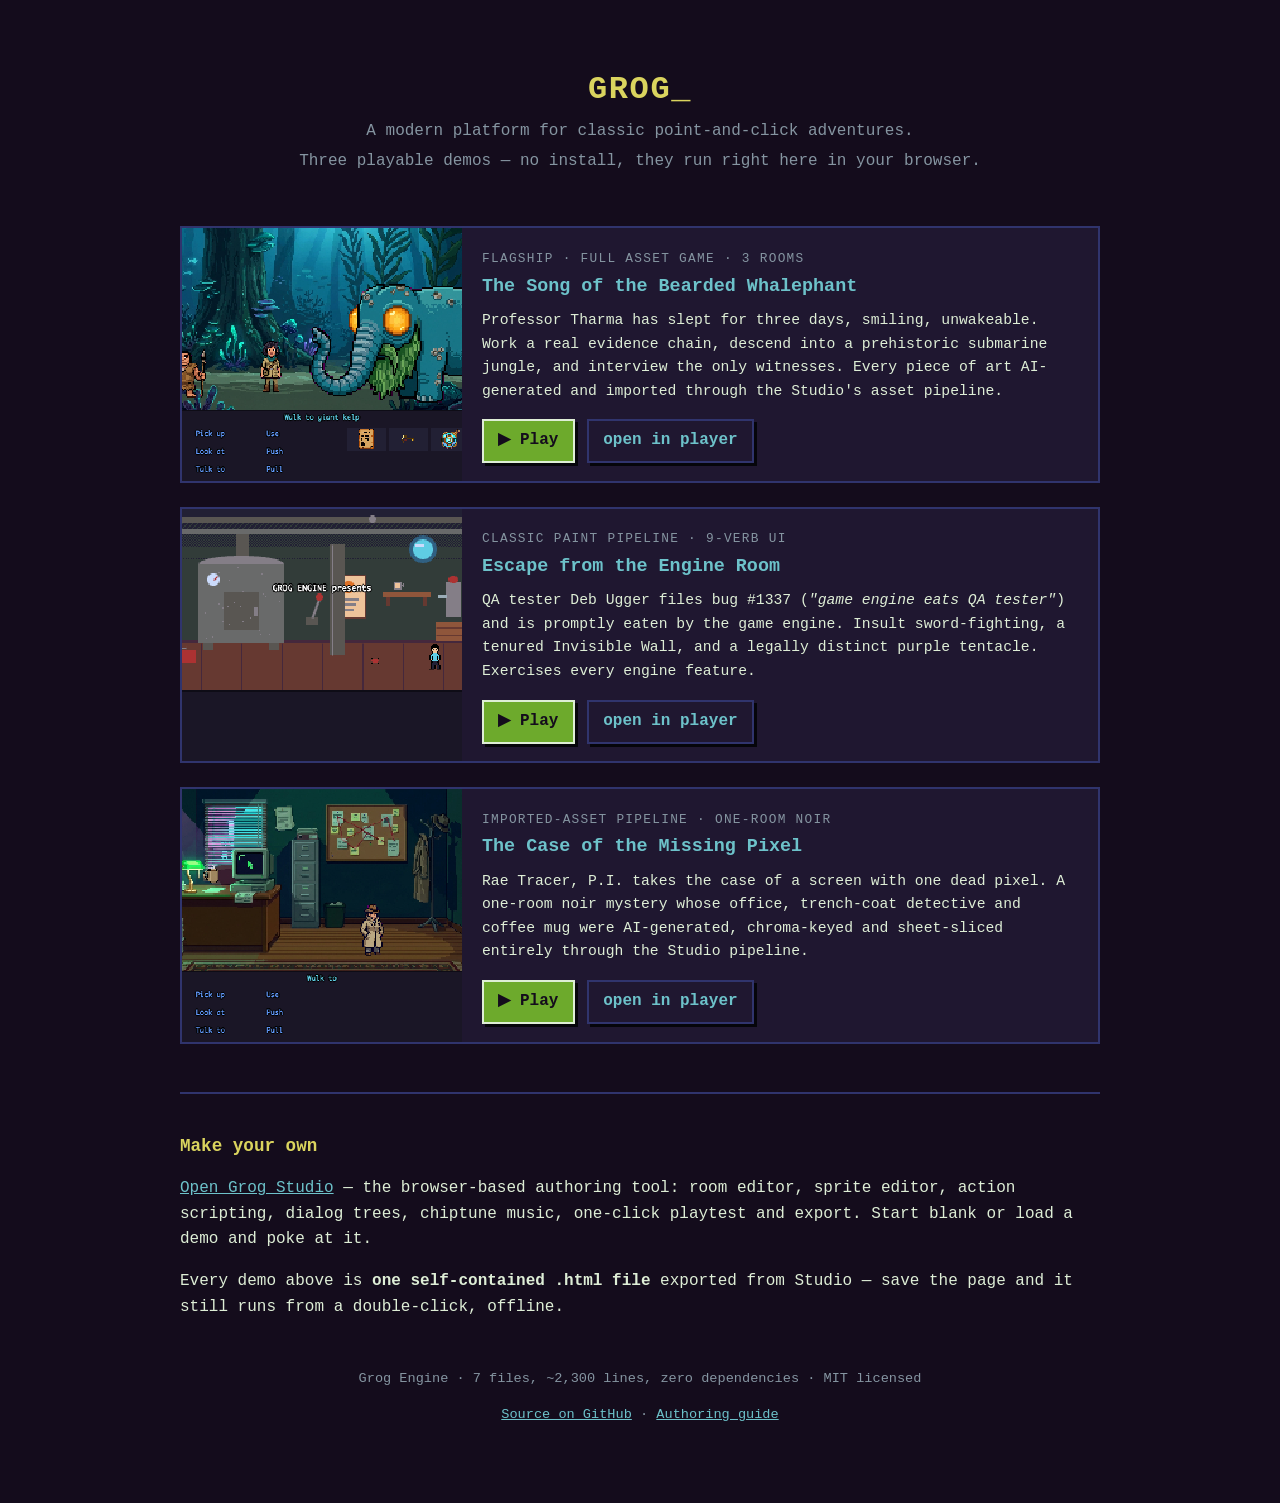
==== index.html @ 9d55347c "Demo home page + Netlify config: root index.html gallery, publish repo root as-is Co-Authored-By: Cl" ====
<!DOCTYPE html>
<html lang="en">
<head>
<meta charset="utf-8">
<meta name="viewport" content="width=device-width, initial-scale=1">
<title>Grog — playable demos</title>
<meta name="description" content="Playable demo games for Grog, a modern platform for classic SCUMM-style point-and-click adventures. No install — they run in your browser.">
<style>
  :root {
    --bg: #140c1c;
    --panel: #1f1730;
    --border: #30346d;
    --text: #deeed6;
    --dim: #8595a1;
    --cyan: #6dc2ca;
    --yellow: #dad45e;
    --green: #6daa2c;
  }
  * { box-sizing: border-box; }
  body {
    margin: 0;
    background: var(--bg);
    color: var(--text);
    font: 16px/1.6 ui-monospace, "SF Mono", Menlo, Consolas, monospace;
  }
  .wrap { max-width: 960px; margin: 0 auto; padding: 2rem 1.25rem 4rem; }
  header { text-align: center; padding: 2rem 0 1rem; }
  h1 { color: var(--yellow); font-size: 2rem; margin: 0 0 .25rem; letter-spacing: .05em; }
  h1 .blink { animation: blink 1.2s steps(1) infinite; }
  @keyframes blink { 50% { opacity: 0; } }
  header p { color: var(--dim); margin: .25rem 0; }
  header a { color: var(--cyan); }
  .cards { display: grid; gap: 1.5rem; margin-top: 2rem; }
  .card {
    background: var(--panel);
    border: 2px solid var(--border);
    display: grid;
    grid-template-columns: 280px 1fr;
  }
  .card img { width: 100%; height: 100%; object-fit: cover; image-rendering: pixelated; display: block; }
  .card .body { padding: 1.1rem 1.25rem; }
  .card h2 { margin: 0 0 .35rem; font-size: 1.15rem; color: var(--cyan); }
  .card .tag { color: var(--dim); font-size: .8rem; text-transform: uppercase; letter-spacing: .1em; }
  .card p { margin: .5rem 0 1rem; font-size: .92rem; }
  .btn {
    display: inline-block;
    background: var(--green);
    color: #140c1c;
    text-decoration: none;
    font-weight: bold;
    padding: .45rem .9rem;
    border: 2px solid #deeed6;
    box-shadow: 3px 3px 0 #05050a;
  }
  .btn:hover { background: var(--yellow); }
  .btn.alt { background: transparent; color: var(--cyan); border-color: var(--border); }
  .btn.alt:hover { color: var(--yellow); }
  .actions { display: flex; gap: .75rem; flex-wrap: wrap; }
  section.more { margin-top: 3rem; border-top: 2px solid var(--border); padding-top: 1.5rem; }
  section.more h2 { color: var(--yellow); font-size: 1.1rem; }
  section.more a { color: var(--cyan); }
  footer { margin-top: 3rem; color: var(--dim); font-size: .85rem; text-align: center; }
  footer a { color: var(--cyan); }
  @media (max-width: 700px) {
    .card { grid-template-columns: 1fr; }
    .card img { max-height: 200px; }
  }
</style>
</head>
<body>
<div class="wrap">

<header>
  <h1>GROG<span class="blink">_</span></h1>
  <p>A modern platform for classic point-and-click adventures.</p>
  <p>Three playable demos — no install, they run right here in your browser.</p>
</header>

<div class="cards">

  <div class="card">
    <img src="docs/screenshots/whale-abyss.png" alt="The Song of the Bearded Whalephant — interviewing a witness the size of a chapel">
    <div class="body">
      <span class="tag">Flagship · full asset game · 3 rooms</span>
      <h2>The Song of the Bearded Whalephant</h2>
      <p>Professor Tharma has slept for three days, smiling, unwakeable. Work a
      real evidence chain, descend into a prehistoric submarine jungle, and
      interview the only witnesses. Every piece of art AI-generated and imported
      through the Studio's asset pipeline.</p>
      <div class="actions">
        <a class="btn" href="exports/song-of-the-bearded-whalephant.html">&#9654; Play</a>
        <a class="btn alt" href="play.html?project=demo/whalephant.grog.json">open in player</a>
      </div>
    </div>
  </div>

  <div class="card">
    <img src="docs/screenshots/engine-room.png" alt="Escape from the Engine Room — the boiler room, 9-verb classic UI">
    <div class="body">
      <span class="tag">Classic paint pipeline · 9-verb UI</span>
      <h2>Escape from the Engine Room</h2>
      <p>QA tester Deb Ugger files bug #1337 (<em>"game engine eats QA
      tester"</em>) and is promptly eaten by the game engine. Insult
      sword-fighting, a tenured Invisible Wall, and a legally distinct purple
      tentacle. Exercises every engine feature.</p>
      <div class="actions">
        <a class="btn" href="exports/escape-from-the-engine-room.html">&#9654; Play</a>
        <a class="btn alt" href="play.html?project=demo/engine-room.grog.json">open in player</a>
      </div>
    </div>
  </div>

  <div class="card">
    <img src="docs/screenshots/noir-office.png" alt="The Case of the Missing Pixel — noir office with AI-generated art">
    <div class="body">
      <span class="tag">Imported-asset pipeline · one-room noir</span>
      <h2>The Case of the Missing Pixel</h2>
      <p>Rae Tracer, P.I. takes the case of a screen with one dead pixel. A
      one-room noir mystery whose office, trench-coat detective and coffee mug
      were AI-generated, chroma-keyed and sheet-sliced entirely through the
      Studio pipeline.</p>
      <div class="actions">
        <a class="btn" href="exports/case-of-the-missing-pixel.html">&#9654; Play</a>
        <a class="btn alt" href="play.html?project=demo/missing-pixel.grog.json">open in player</a>
      </div>
    </div>
  </div>

</div>

<section class="more">
  <h2>Make your own</h2>
  <p><a href="studio/">Open Grog Studio</a> — the browser-based authoring tool:
  room editor, sprite editor, action scripting, dialog trees, chiptune music,
  one-click playtest and export. Start blank or load a demo and poke at it.</p>
  <p>Every demo above is <strong>one self-contained .html file</strong> exported
  from Studio — save the page and it still runs from a double-click, offline.</p>
</section>

<footer>
  <p>Grog Engine · 7 files, ~2,300 lines, zero dependencies · MIT licensed</p>
  <p><a href="https://github.com/sujumayas/scummvm">Source on GitHub</a> · <a href="docs/AUTHORING.md">Authoring guide</a></p>
</footer>

</div>
</body>
</html>
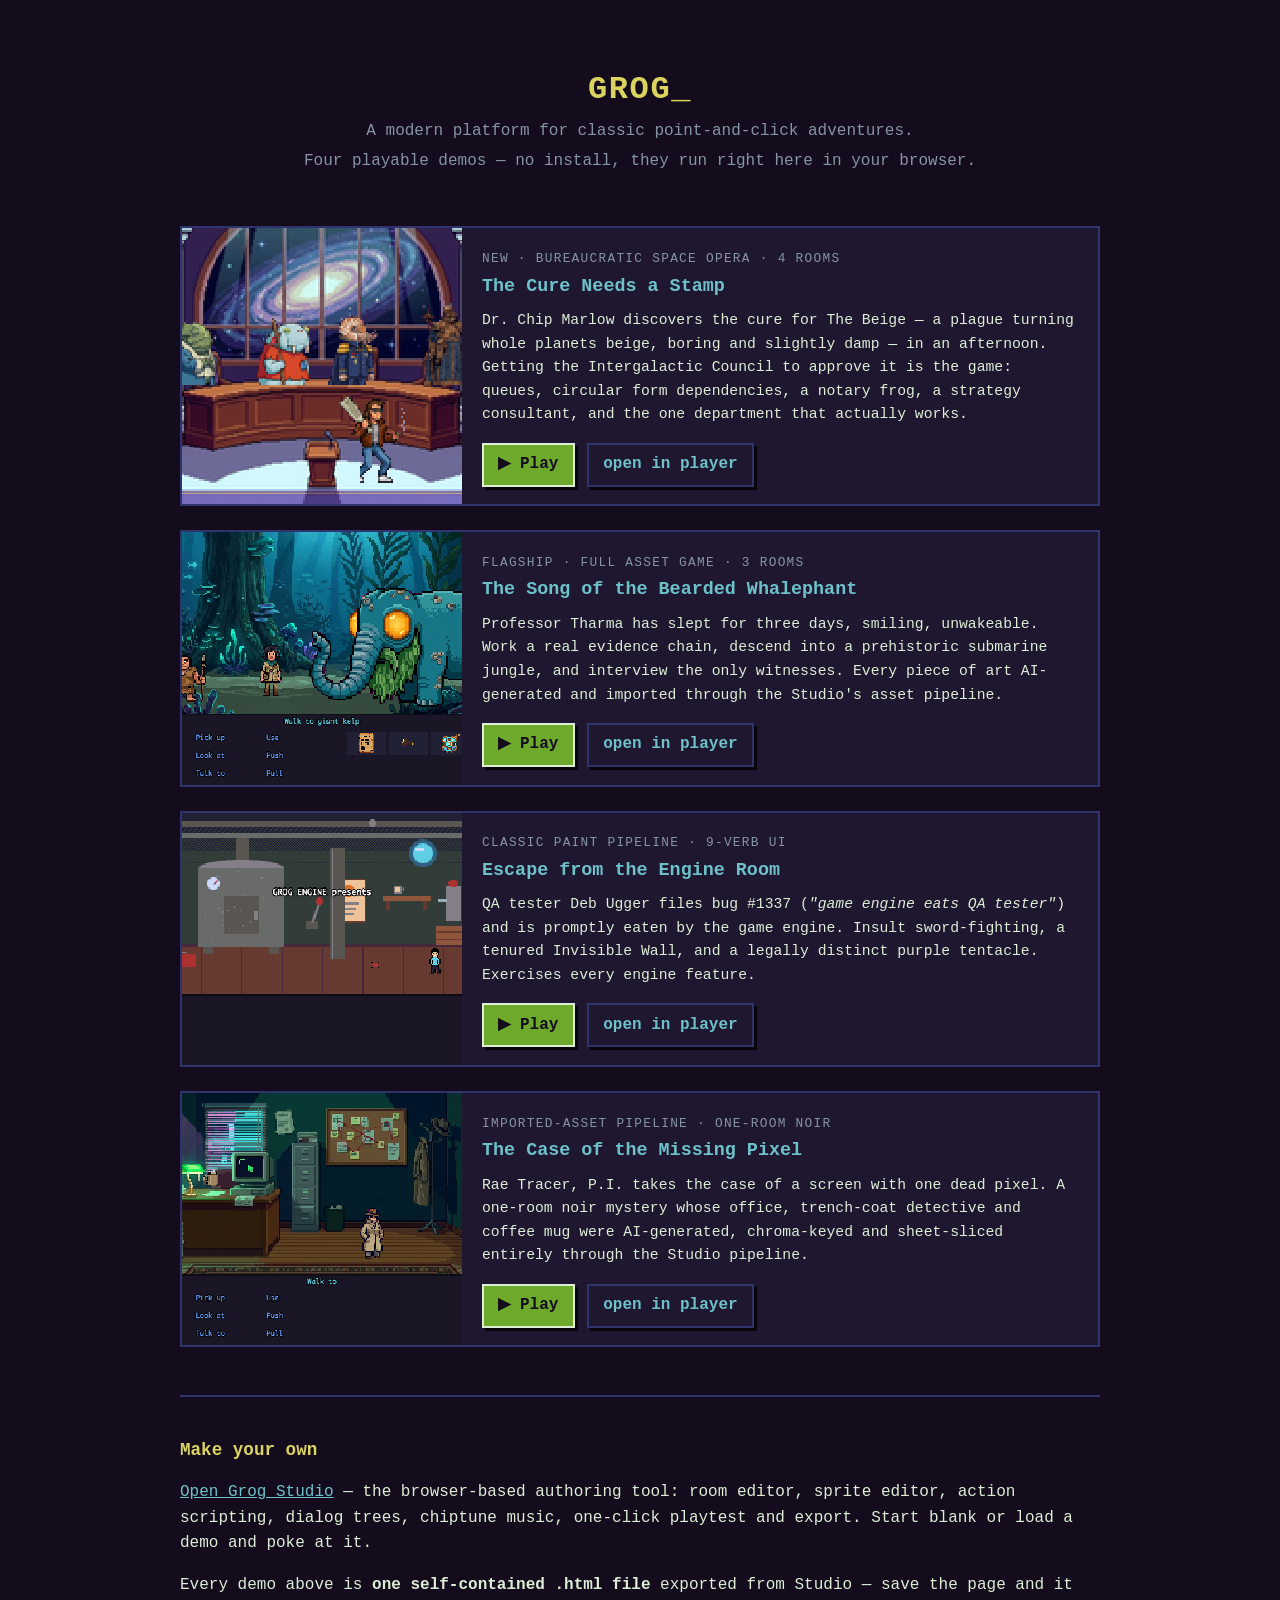
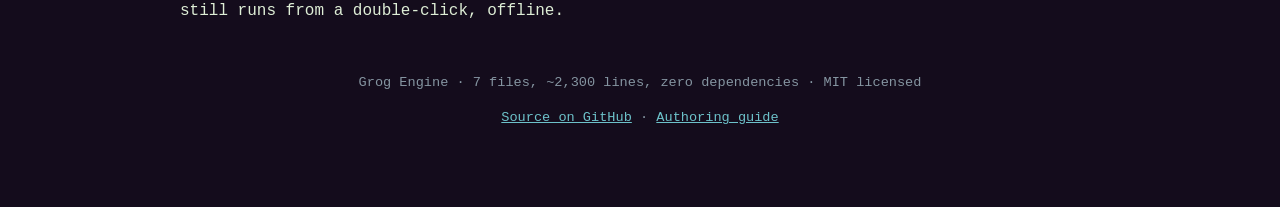
==== commit 51562c54: "corporate game" ====
--- a/index.html
+++ b/index.html
@@ -73,10 +73,27 @@
 <header>
   <h1>GROG<span class="blink">_</span></h1>
   <p>A modern platform for classic point-and-click adventures.</p>
-  <p>Three playable demos — no install, they run right here in your browser.</p>
+  <p>Four playable demos — no install, they run right here in your browser.</p>
 </header>
 
 <div class="cards">
+
+  <div class="card">
+    <img src="docs/screenshots/cure-council.png" alt="The Cure Needs a Stamp — petitioning the Intergalactic Council">
+    <div class="body">
+      <span class="tag">New · bureaucratic space opera · 4 rooms</span>
+      <h2>The Cure Needs a Stamp</h2>
+      <p>Dr. Chip Marlow discovers the cure for The Beige — a plague turning
+      whole planets beige, boring and slightly damp — in an afternoon. Getting
+      the Intergalactic Council to approve it is the game: queues, circular
+      form dependencies, a notary frog, a strategy consultant, and the one
+      department that actually works.</p>
+      <div class="actions">
+        <a class="btn" href="exports/the-cure-needs-a-stamp.html">&#9654; Play</a>
+        <a class="btn alt" href="play.html?project=corporate-game/cure.grog.json">open in player</a>
+      </div>
+    </div>
+  </div>
 
   <div class="card">
     <img src="docs/screenshots/whale-abyss.png" alt="The Song of the Bearded Whalephant — interviewing a witness the size of a chapel">
